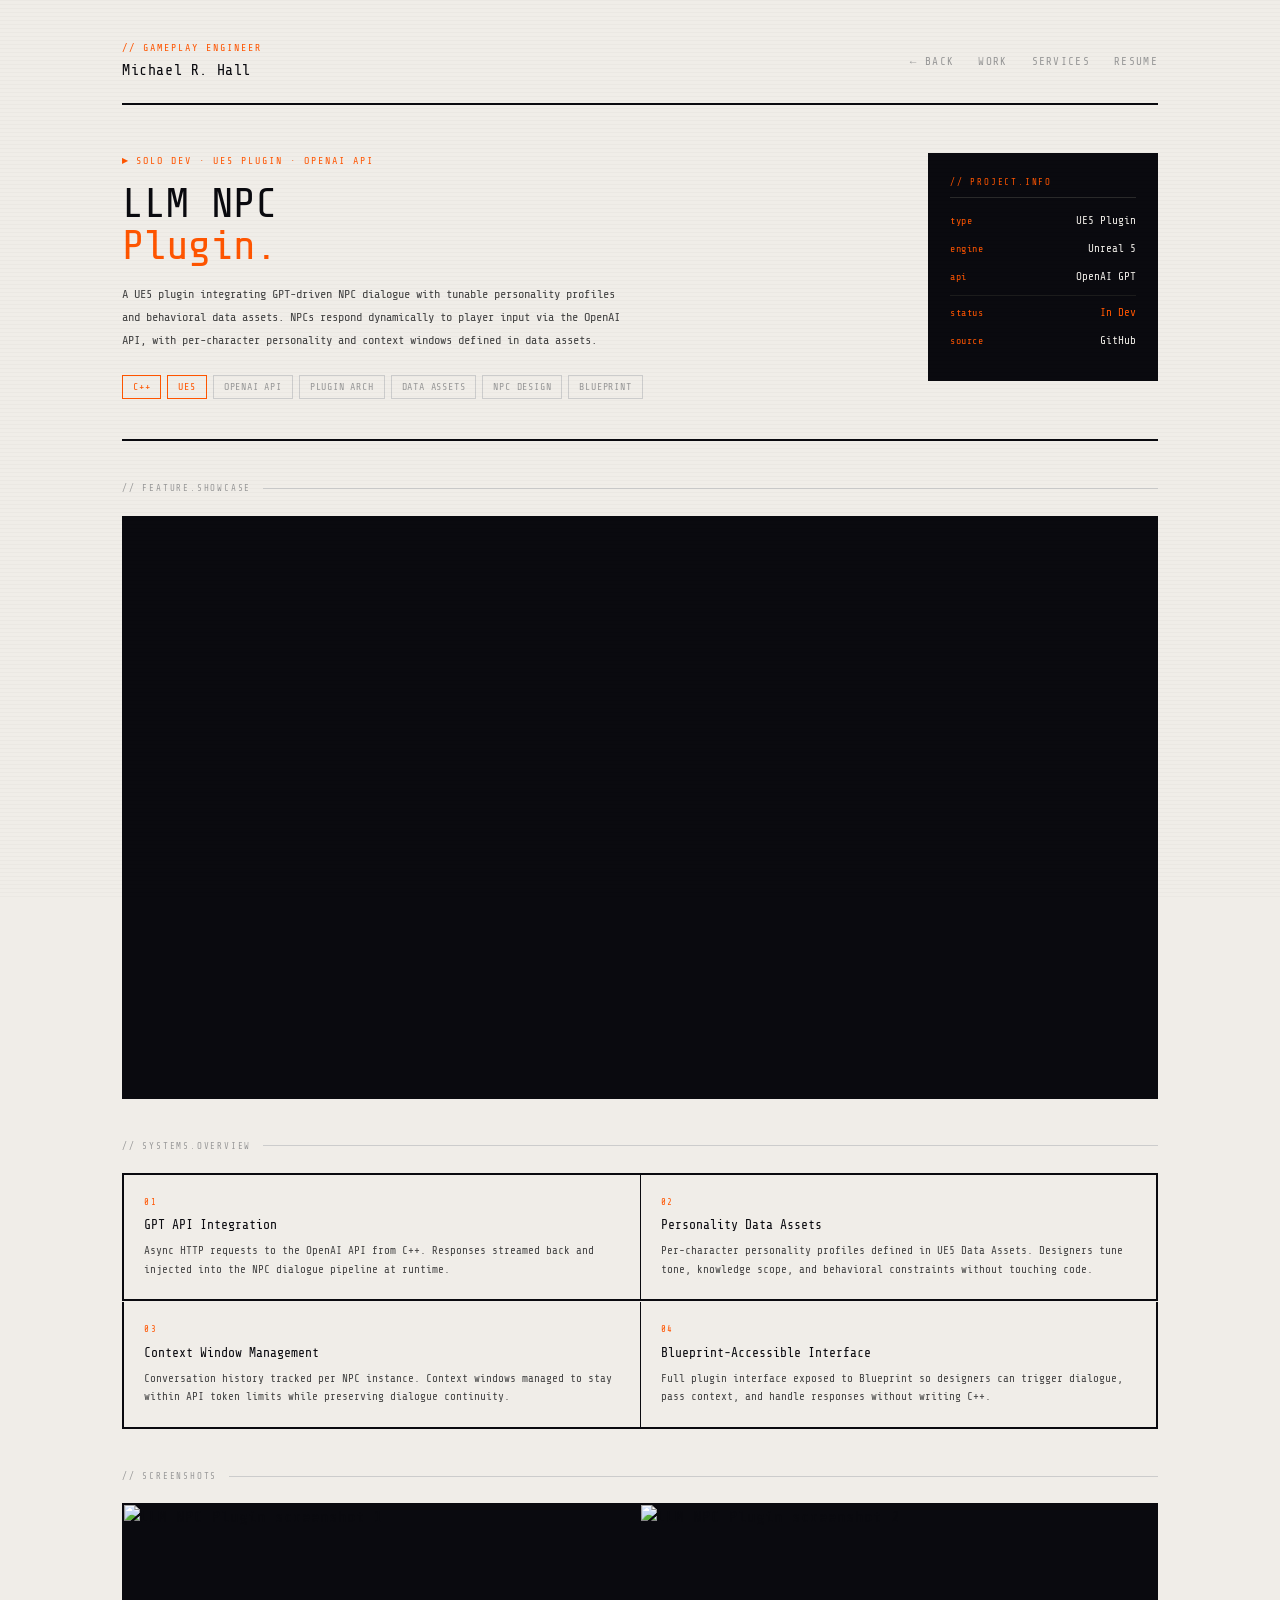
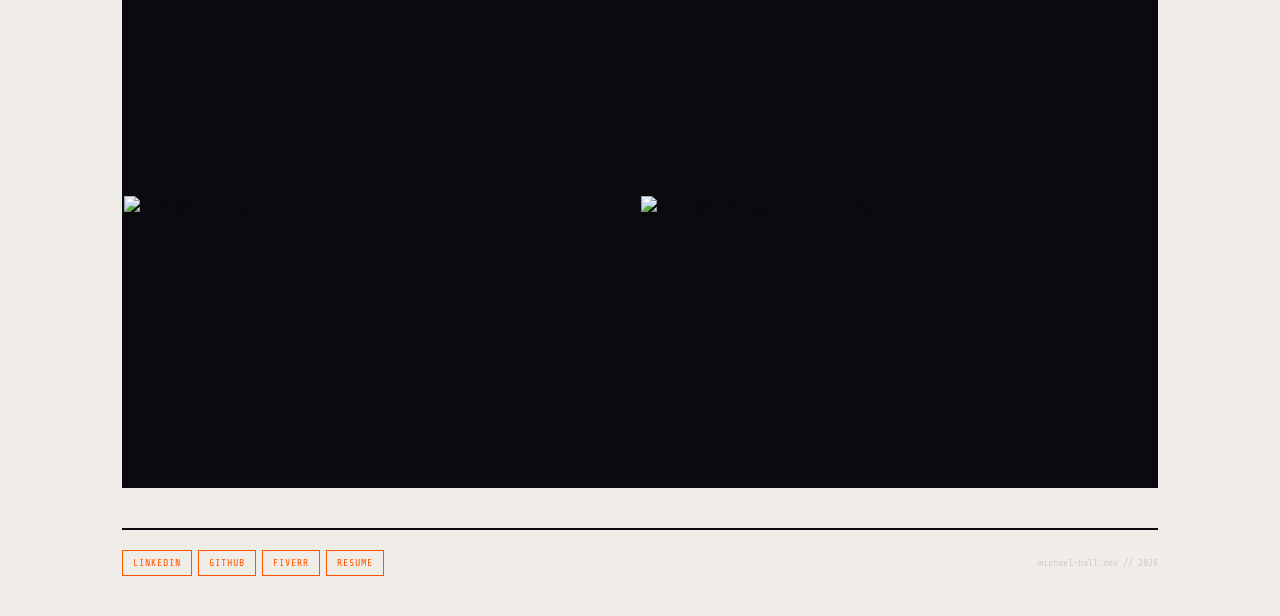
==== projects/llm-npc-plugin.html @ ae00d9bd "initial commit" ====
<!DOCTYPE html>
<html lang="en">
<head>
  <meta charset="UTF-8" />
  <meta name="viewport" content="width=device-width, initial-scale=1.0" />
  <title>LLM NPC Plugin — Michael R. Hall</title>
  <link rel="stylesheet" href="../style.css" />
</head>
<body>

  <div class="page-wrapper">

    <!-- ===================== NAV ===================== -->
    <nav class="nav">
      <div class="nav-logo">
        <span class="nav-logo-id">// Gameplay Engineer</span>
        <span class="nav-logo-name">Michael R. Hall</span>
      </div>
      <div class="nav-links">
        <a class="nav-back" href="../index.html">← Back</a>
        <a href="../index.html#work">Work</a>
        <a href="../index.html#services">Services</a>
        <a href="../assets/resume.pdf" target="_blank">Resume</a>
      </div>
    </nav>

    <!-- ===================== PROJECT HERO ===================== -->
    <section class="project-hero">

      <div>
        <div class="project-eyebrow">Solo Dev · UE5 Plugin · OpenAI API</div>
        <h1 class="project-title">LLM NPC<br><span class="hl">Plugin.</span></h1>
        <p class="project-summary">
          A UE5 plugin integrating GPT-driven NPC dialogue with tunable
          personality profiles and behavioral data assets. NPCs respond
          dynamically to player input via the OpenAI API, with per-character
          personality and context windows defined in data assets.
        </p>
        <div class="tag-group" style="gap:6px;">
          <span class="tag tag-primary">C++</span>
          <span class="tag tag-primary">UE5</span>
          <span class="tag tag-secondary">OpenAI API</span>
          <span class="tag tag-secondary">Plugin Arch</span>
          <span class="tag tag-secondary">Data Assets</span>
          <span class="tag tag-secondary">NPC Design</span>
          <span class="tag tag-secondary">Blueprint</span>
        </div>
      </div>

      <div class="stat-block">
        <div class="stat-title">// project.info</div>
        <div class="stat-row">
          <span class="stat-key">type</span>
          <span class="stat-val">UE5 Plugin</span>
        </div>
        <div class="stat-row">
          <span class="stat-key">engine</span>
          <span class="stat-val">Unreal 5</span>
        </div>
        <div class="stat-row">
          <span class="stat-key">api</span>
          <span class="stat-val">OpenAI GPT</span>
        </div>
        <div class="stat-divider-inner"></div>
        <div class="stat-row">
          <span class="stat-key">status</span>
          <span class="stat-val stat-val-accent">In Dev</span>
        </div>
        <div class="stat-row">
          <span class="stat-key">source</span>
          <span class="stat-val">GitHub</span>
        </div>
      </div>

    </section>

    <hr class="divider" />

    <!-- ===================== VIDEO ===================== -->
    <section style="margin-bottom:2.5rem;">
      <div class="section-head">
        <span class="section-label">// feature.showcase</span>
        <div class="section-line"></div>
      </div>

      <div class="video-wrap">
        <!-- TODO: replace with your walkthrough video YouTube embed ID -->
        <iframe
          src="https://www.youtube.com/embed/VIDEO_ID_HERE"
          title="LLM NPC Plugin — Feature Showcase"
          allowfullscreen>
        </iframe>
      </div>
    </section>

    <!-- ===================== SYSTEMS OVERVIEW ===================== -->
    <section style="margin-bottom:2.5rem;">
      <div class="section-head">
        <span class="section-label">// systems.overview</span>
        <div class="section-line"></div>
      </div>

      <div style="display:grid; grid-template-columns:1fr 1fr; gap:1px; background:var(--black); border:var(--border-heavy); margin-bottom:1px;">
        <div class="service-block">
          <div class="service-num">01</div>
          <div class="service-title">GPT API Integration</div>
          <div class="service-desc">
            Async HTTP requests to the OpenAI API from C++. Responses
            streamed back and injected into the NPC dialogue pipeline
            at runtime.
            <!-- TODO: add more specifics -->
          </div>
        </div>
        <div class="service-block">
          <div class="service-num">02</div>
          <div class="service-title">Personality Data Assets</div>
          <div class="service-desc">
            Per-character personality profiles defined in UE5 Data Assets.
            Designers tune tone, knowledge scope, and behavioral constraints
            without touching code.
            <!-- TODO: add more specifics -->
          </div>
        </div>
      </div>
      <div style="display:grid; grid-template-columns:1fr 1fr; gap:1px; background:var(--black); border:var(--border-heavy); border-top:none;">
        <div class="service-block">
          <div class="service-num">03</div>
          <div class="service-title">Context Window Management</div>
          <div class="service-desc">
            Conversation history tracked per NPC instance. Context windows
            managed to stay within API token limits while preserving
            dialogue continuity.
            <!-- TODO: add more specifics -->
          </div>
        </div>
        <div class="service-block">
          <div class="service-num">04</div>
          <div class="service-title">Blueprint-Accessible Interface</div>
          <div class="service-desc">
            Full plugin interface exposed to Blueprint so designers can
            trigger dialogue, pass context, and handle responses without
            writing C++.
            <!-- TODO: add more specifics -->
          </div>
        </div>
      </div>
    </section>

    <!-- ===================== SCREENSHOTS ===================== -->
    <section style="margin-bottom:2.5rem;">
      <div class="section-head">
        <span class="section-label">// screenshots</span>
        <div class="section-line"></div>
      </div>

      <div class="screenshot-grid">
        <!-- TODO: replace with real screenshots — data assets, blueprint graph, in-game dialogue -->
        <img src="../assets/images/llm-screen-1.jpg" alt="LLM NPC Plugin screenshot 1" />
        <img src="../assets/images/llm-screen-2.jpg" alt="LLM NPC Plugin screenshot 2" />
        <img src="../assets/images/llm-screen-3.jpg" alt="LLM NPC Plugin screenshot 3" />
        <img src="../assets/images/llm-screen-4.jpg" alt="LLM NPC Plugin screenshot 4" />
      </div>
    </section>

    <!-- ===================== FOOTER ===================== -->
    <footer class="footer">
      <div class="footer-links">
        <a class="footer-link" href="https://www.linkedin.com/in/YOUR-LINKEDIN" target="_blank">LinkedIn</a>
        <!-- TODO: replace with direct link to plugin repo -->
        <a class="footer-link" href="https://github.com/michaelrhall12345" target="_blank">GitHub</a>
        <a class="footer-link" href="https://www.fiverr.com/YOUR-FIVERR" target="_blank">Fiverr</a>
        <a class="footer-link" href="../assets/resume.pdf" target="_blank">Resume</a>
      </div>
      <span class="footer-copy">michael-hall.dev // 2026</span>
    </footer>

  </div>

</body>
</html>
---- style.css ----
/* ============================================================
   MICHAEL HALL — michael-hall.dev
   Design System — style.css
   All pages import this file.
   ============================================================ */

/* --- Google Fonts --- */
@import url('https://fonts.googleapis.com/css2?family=Share+Tech+Mono&family=Space+Grotesk:wght@300;400;500&display=swap');

/* --- CSS Variables --- */
:root {
  --bg:         #f0ede8;
  --black:      #0a0a0f;
  --orange:     #ff5500;
  --grey-text:  #444444;
  --grey-mid:   #999999;
  --grey-light: #cccccc;
  --grey-border:#dddddd;
  --white:      #ffffff;

  --font-mono:  'Share Tech Mono', 'Courier New', monospace;
  --font-body:  'Space Grotesk', system-ui, sans-serif;

  --border-heavy: 2px solid var(--black);
  --border-light: 1px solid var(--grey-border);
  --border-orange: 1px solid var(--orange);

  --transition: 0.18s ease;
}

/* --- Reset --- */
*, *::before, *::after {
  box-sizing: border-box;
  margin: 0;
  padding: 0;
}

html {
  font-size: 16px;
  scroll-behavior: smooth;
}

body {
  background-color: var(--bg);
  color: var(--black);
  font-family: var(--font-mono);
  line-height: 1.6;
  min-height: 100vh;
}

a {
  color: inherit;
  text-decoration: none;
}

img {
  display: block;
  max-width: 100%;
}

/* --- Layout --- */
.page-wrapper {
  max-width: 1100px;
  margin: 0 auto;
  padding: 2.5rem 2rem;
}

/* --- Scanline texture overlay --- */
.page-wrapper::before {
  content: '';
  position: fixed;
  inset: 0;
  background-image: repeating-linear-gradient(
    0deg,
    transparent,
    transparent 3px,
    rgba(0,0,0,0.018) 3px,
    rgba(0,0,0,0.018) 4px
  );
  pointer-events: none;
  z-index: 999;
}

/* ============================================================
   NAVIGATION
   ============================================================ */
.nav {
  display: flex;
  justify-content: space-between;
  align-items: center;
  padding-bottom: 1.25rem;
  margin-bottom: 3rem;
  border-bottom: var(--border-heavy);
}

.nav-logo {
  display: flex;
  flex-direction: column;
  gap: 3px;
}

.nav-logo-id {
  font-family: var(--font-mono);
  font-size: 10px;
  color: var(--orange);
  letter-spacing: 0.2em;
  text-transform: uppercase;
}

.nav-logo-name {
  font-family: var(--font-mono);
  font-size: 15px;
  color: var(--black);
  letter-spacing: 0.04em;
}

.nav-links {
  display: flex;
  gap: 1.5rem;
  align-items: center;
}

.nav-links a {
  font-family: var(--font-mono);
  font-size: 11px;
  color: var(--grey-mid);
  letter-spacing: 0.12em;
  text-transform: uppercase;
  transition: color var(--transition);
}

.nav-links a:hover {
  color: var(--orange);
}

/* back link used on project pages */
.nav-back {
  font-family: var(--font-mono);
  font-size: 11px;
  color: var(--grey-mid);
  letter-spacing: 0.12em;
  text-transform: uppercase;
  transition: color var(--transition);
}

.nav-back:hover {
  color: var(--orange);
}

/* ============================================================
   SECTION HEADERS  e.g. // project.log ————————
   ============================================================ */
.section-head {
  display: flex;
  align-items: center;
  gap: 12px;
  margin-bottom: 1.25rem;
}

.section-label {
  font-family: var(--font-mono);
  font-size: 9px;
  color: var(--grey-mid);
  letter-spacing: 0.2em;
  text-transform: uppercase;
  white-space: nowrap;
}

.section-line {
  flex: 1;
  height: 1px;
  background: var(--grey-light);
}

/* ============================================================
   DIVIDERS
   ============================================================ */
.divider {
  border: none;
  border-top: var(--border-heavy);
  margin: 2.5rem 0;
}

.divider-light {
  border: none;
  border-top: var(--border-light);
  margin: 1.5rem 0;
}

/* ============================================================
   TAGS  — orange (primary) and grey (secondary)
   ============================================================ */
.tag {
  display: inline-block;
  font-family: var(--font-mono);
  font-size: 10px;
  padding: 3px 10px;
  letter-spacing: 0.08em;
  text-transform: uppercase;
  border: 1px solid;
}

.tag-primary {
  border-color: var(--orange);
  color: var(--orange);
  background: transparent;
}

.tag-secondary {
  border-color: var(--grey-light);
  color: var(--grey-mid);
  background: transparent;
}

/* ============================================================
   TAG GROUP  (two-row skill section in hero)
   ============================================================ */
.tag-section {
  display: flex;
  flex-direction: column;
  gap: 10px;
}

.tag-group {
  display: flex;
  flex-wrap: wrap;
  gap: 6px;
}

.tag-group-label {
  font-family: var(--font-mono);
  font-size: 9px;
  color: var(--grey-light);
  letter-spacing: 0.15em;
  text-transform: uppercase;
  width: 100%;
  margin-bottom: 2px;
}

.tag-divider {
  width: 100%;
  height: 1px;
  background: var(--grey-border);
}

/* ============================================================
   STAT BLOCK  (inverted black card in hero)
   ============================================================ */
.stat-block {
  border: var(--border-heavy);
  padding: 1.25rem;
  background: var(--black);
}

.stat-title {
  font-family: var(--font-mono);
  font-size: 9px;
  color: var(--orange);
  letter-spacing: 0.2em;
  text-transform: uppercase;
  margin-bottom: 14px;
  padding-bottom: 8px;
  border-bottom: 1px solid #2a2a2a;
}

.stat-row {
  display: flex;
  justify-content: space-between;
  align-items: baseline;
  margin-bottom: 10px;
}

.stat-key {
  font-family: var(--font-mono);
  font-size: 10px;
  color: var(--orange);
  letter-spacing: 0.05em;
}

.stat-val {
  font-family: var(--font-mono);
  font-size: 11px;
  color: var(--bg);
}

.stat-val-accent {
  color: var(--orange);
}

.stat-divider-inner {
  height: 1px;
  background: #1c1c1c;
  margin: 8px 0;
}

.avail-badge {
  margin-top: 14px;
  border: var(--border-orange);
  padding: 6px 10px;
  text-align: center;
}

.avail-dot {
  display: inline-block;
  width: 5px;
  height: 5px;
  border-radius: 50%;
  background: var(--orange);
  margin-right: 6px;
  animation: pulse 2s infinite;
  vertical-align: middle;
}

@keyframes pulse {
  0%, 100% { opacity: 1; }
  50%       { opacity: 0.2; }
}

.avail-text {
  font-family: var(--font-mono);
  font-size: 10px;
  color: var(--orange);
  letter-spacing: 0.15em;
  text-transform: uppercase;
}

/* ============================================================
   PROJECT CARDS  — grid of 2
   ============================================================ */
.project-grid {
  display: grid;
  grid-template-columns: repeat(2, 1fr);
  gap: 1px;
  background: var(--black);
  border: var(--border-heavy);
}

.card {
  background: var(--bg);
  padding: 1.25rem;
  cursor: pointer;
  position: relative;
  overflow: hidden;
  transition: background var(--transition);
  display: flex;
  flex-direction: column;
  min-height: 170px;
  text-decoration: none;
  color: inherit;
}

/* orange top bar on every card */
.card::after {
  content: '';
  position: absolute;
  top: 0; left: 0; right: 0;
  height: 3px;
  background: var(--orange);
  z-index: 2;
}

/* image layer (hidden by default, shown on hover) */
.card-bg {
  position: absolute;
  inset: 0;
  background-size: cover;
  background-position: center;
  opacity: 0;
  transition: opacity 0.25s;
  z-index: 0;
}

/* dark overlay on top of image */
.card-overlay {
  position: absolute;
  inset: 0;
  background: rgba(0, 0, 0, 0.82);
  opacity: 0;
  transition: opacity 0.25s;
  z-index: 1;
}

.card-body {
  position: relative;
  z-index: 2;
  display: flex;
  flex-direction: column;
  flex: 1;
}

/* hover state — invert card */
.card:hover { background: var(--black); }
.card:hover .card-bg      { opacity: 1; }
.card:hover .card-overlay { opacity: 1; }
.card:hover .card-title   { color: #ffffff; }
.card:hover .card-desc    { color: #aaaaaa; }
.card:hover .card-badge   { color: var(--orange); border-color: rgba(255,85,0,0.4); }
.card:hover .card-code    { color: #333333; }
.card:hover .card-tag-sm  { color: #555555; }
.card:hover .card-arrow   { color: var(--orange); }

.card-meta {
  display: flex;
  justify-content: space-between;
  align-items: center;
  margin-bottom: 10px;
}

.card-code {
  font-family: var(--font-mono);
  font-size: 9px;
  color: var(--grey-light);
  letter-spacing: 0.15em;
  transition: color var(--transition);
}

.card-badge {
  font-family: var(--font-mono);
  font-size: 9px;
  padding: 2px 8px;
  letter-spacing: 0.08em;
  text-transform: uppercase;
  border: 1px solid var(--black);
  color: var(--orange);
  background: transparent;
  transition: color var(--transition), border-color var(--transition);
}

.card-title {
  font-family: var(--font-mono);
  font-size: 15px;
  color: var(--black);
  margin-bottom: 6px;
  transition: color var(--transition);
}

.card-desc {
  font-family: var(--font-mono);
  font-size: 11px;
  color: var(--grey-text);
  line-height: 1.75;
  flex: 1;
  transition: color var(--transition);
}

.card-footer {
  margin-top: 12px;
  display: flex;
  justify-content: space-between;
  align-items: center;
}

.card-tags-sm {
  display: flex;
  gap: 6px;
}

.card-tag-sm {
  font-family: var(--font-mono);
  font-size: 9px;
  color: var(--grey-mid);
  letter-spacing: 0.05em;
  transition: color var(--transition);
}

.card-arrow {
  font-size: 12px;
  color: var(--grey-light);
  transition: color var(--transition);
}

/* ============================================================
   PREVIEW PANEL  (right of project grid)
   ============================================================ */
.projects-layout {
  display: grid;
  grid-template-columns: 1fr 200px;
  gap: 1.25rem;
  align-items: start;
}

.preview-panel {
  border: var(--border-heavy);
  background: var(--black);
  display: flex;
  flex-direction: column;
  min-height: 340px;
}

.preview-panel-label {
  font-family: var(--font-mono);
  font-size: 9px;
  color: #444;
  letter-spacing: 0.2em;
  text-transform: uppercase;
  padding: 8px 12px;
  border-bottom: 1px solid #1c1c1c;
}

.preview-body {
  flex: 1;
  display: flex;
  align-items: center;
  justify-content: center;
  padding: 1.25rem;
}

.preview-hint {
  font-family: var(--font-mono);
  font-size: 10px;
  color: #2a2a2a;
  letter-spacing: 0.1em;
  text-transform: uppercase;
  text-align: center;
  line-height: 1.8;
}

.preview-content {
  display: none;
  flex-direction: column;
  gap: 12px;
  width: 100%;
}

.preview-project-name {
  font-family: var(--font-mono);
  font-size: 11px;
  color: var(--orange);
  letter-spacing: 0.1em;
  text-transform: uppercase;
}

.preview-img {
  width: 100%;
  aspect-ratio: 16 / 9;
  background: #141414;
  border: 1px solid #1c1c1c;
  display: flex;
  align-items: center;
  justify-content: center;
  overflow: hidden;
}

.preview-img img {
  width: 100%;
  height: 100%;
  object-fit: cover;
}

.preview-img-placeholder {
  font-family: var(--font-mono);
  font-size: 9px;
  color: #2a2a2a;
  letter-spacing: 0.1em;
}

.preview-divider {
  height: 1px;
  background: #1c1c1c;
}

.preview-desc {
  font-family: var(--font-mono);
  font-size: 11px;
  color: #888;
  line-height: 1.75;
}

.preview-skill-label {
  font-family: var(--font-mono);
  font-size: 9px;
  color: #444;
  letter-spacing: 0.15em;
  text-transform: uppercase;
  margin-bottom: 6px;
}

.preview-tags {
  display: flex;
  gap: 5px;
  flex-wrap: wrap;
}

.preview-tag {
  font-family: var(--font-mono);
  font-size: 9px;
  padding: 2px 7px;
  border: 1px solid #222;
  color: #555;
  letter-spacing: 0.05em;
}

.preview-cta {
  font-family: var(--font-mono);
  font-size: 10px;
  color: var(--orange);
  letter-spacing: 0.1em;
  text-transform: uppercase;
}

/* ============================================================
   SERVICES GRID
   ============================================================ */
.services-grid {
  display: grid;
  grid-template-columns: 1fr 1fr;
  gap: 1px;
  background: var(--black);
  border: var(--border-heavy);
  margin-bottom: 2.5rem;
}

.service-block {
  background: var(--bg);
  padding: 1.25rem;
}

.service-num {
  font-family: var(--font-mono);
  font-size: 9px;
  color: var(--orange);
  letter-spacing: 0.2em;
  text-transform: uppercase;
  margin-bottom: 6px;
}

.service-title {
  font-family: var(--font-mono);
  font-size: 13px;
  color: var(--black);
  margin-bottom: 6px;
}

.service-desc {
  font-family: var(--font-mono);
  font-size: 11px;
  color: var(--grey-text);
  line-height: 1.7;
}

/* ============================================================
   FOOTER
   ============================================================ */
.footer {
  display: flex;
  justify-content: space-between;
  align-items: center;
  padding-top: 1.25rem;
  border-top: var(--border-heavy);
}

.footer-links {
  display: flex;
  gap: 6px;
}

.footer-link {
  font-family: var(--font-mono);
  font-size: 10px;
  color: var(--orange);
  letter-spacing: 0.1em;
  text-transform: uppercase;
  border: var(--border-orange);
  padding: 4px 10px;
  transition: background var(--transition), color var(--transition);
}

.footer-link:hover {
  background: var(--orange);
  color: var(--bg);
}

.footer-copy {
  font-family: var(--font-mono);
  font-size: 10px;
  color: var(--grey-light);
}

/* ============================================================
   PROJECT PAGES  — shared styles for reaper-actual.html etc.
   ============================================================ */
.project-hero {
  display: grid;
  grid-template-columns: 1fr 230px;
  gap: 2rem;
  align-items: start;
  margin-bottom: 2.5rem;
}

.project-eyebrow {
  font-family: var(--font-mono);
  font-size: 10px;
  color: var(--orange);
  letter-spacing: 0.2em;
  text-transform: uppercase;
  margin-bottom: 14px;
  display: flex;
  align-items: center;
  gap: 6px;
}

.project-eyebrow::before {
  content: '▶';
  font-size: 8px;
}

.project-title {
  font-family: var(--font-mono);
  font-size: 42px;
  font-weight: 400;
  color: var(--black);
  line-height: 1.0;
  letter-spacing: -0.02em;
  margin-bottom: 16px;
}

.project-title .hl {
  color: var(--orange);
}

.project-summary {
  font-family: var(--font-mono);
  font-size: 12px;
  color: var(--grey-text);
  line-height: 1.9;
  max-width: 500px;
  margin-bottom: 1.5rem;
}

/* video embed */
.video-wrap {
  width: 100%;
  aspect-ratio: 16 / 9;
  background: var(--black);
  border: var(--border-heavy);
  overflow: hidden;
  margin-bottom: 2.5rem;
}

.video-wrap iframe {
  width: 100%;
  height: 100%;
  border: none;
  display: block;
}

/* screenshot grid */
.screenshot-grid {
  display: grid;
  grid-template-columns: repeat(2, 1fr);
  gap: 1px;
  background: var(--black);
  border: var(--border-heavy);
  margin-bottom: 2.5rem;
}

.screenshot-grid img {
  width: 100%;
  aspect-ratio: 16 / 9;
  object-fit: cover;
  display: block;
}

/* content blocks for project pages (text sections) */
.content-block {
  margin-bottom: 2.5rem;
}

.content-block p {
  font-family: var(--font-mono);
  font-size: 12px;
  color: var(--grey-text);
  line-height: 1.9;
  margin-bottom: 1rem;
}

.content-block p:last-child {
  margin-bottom: 0;
}

/* ============================================================
   UTILITY
   ============================================================ */
.orange { color: var(--orange); }
.mono   { font-family: var(--font-mono); }

/* ============================================================
   RESPONSIVE  — basic mobile handling
   ============================================================ */
@media (max-width: 700px) {
  .project-grid       { grid-template-columns: 1fr; }
  .projects-layout    { grid-template-columns: 1fr; }
  .preview-panel      { display: none; }
  .hero-layout        { grid-template-columns: 1fr; }
  .stat-block         { display: none; }
  .services-grid      { grid-template-columns: 1fr; }
  .project-hero       { grid-template-columns: 1fr; }
  .screenshot-grid    { grid-template-columns: 1fr; }
  .footer             { flex-direction: column; gap: 1rem; align-items: flex-start; }
  .nav-links          { gap: 1rem; }
  .page-wrapper       { padding: 1.5rem 1rem; }
}
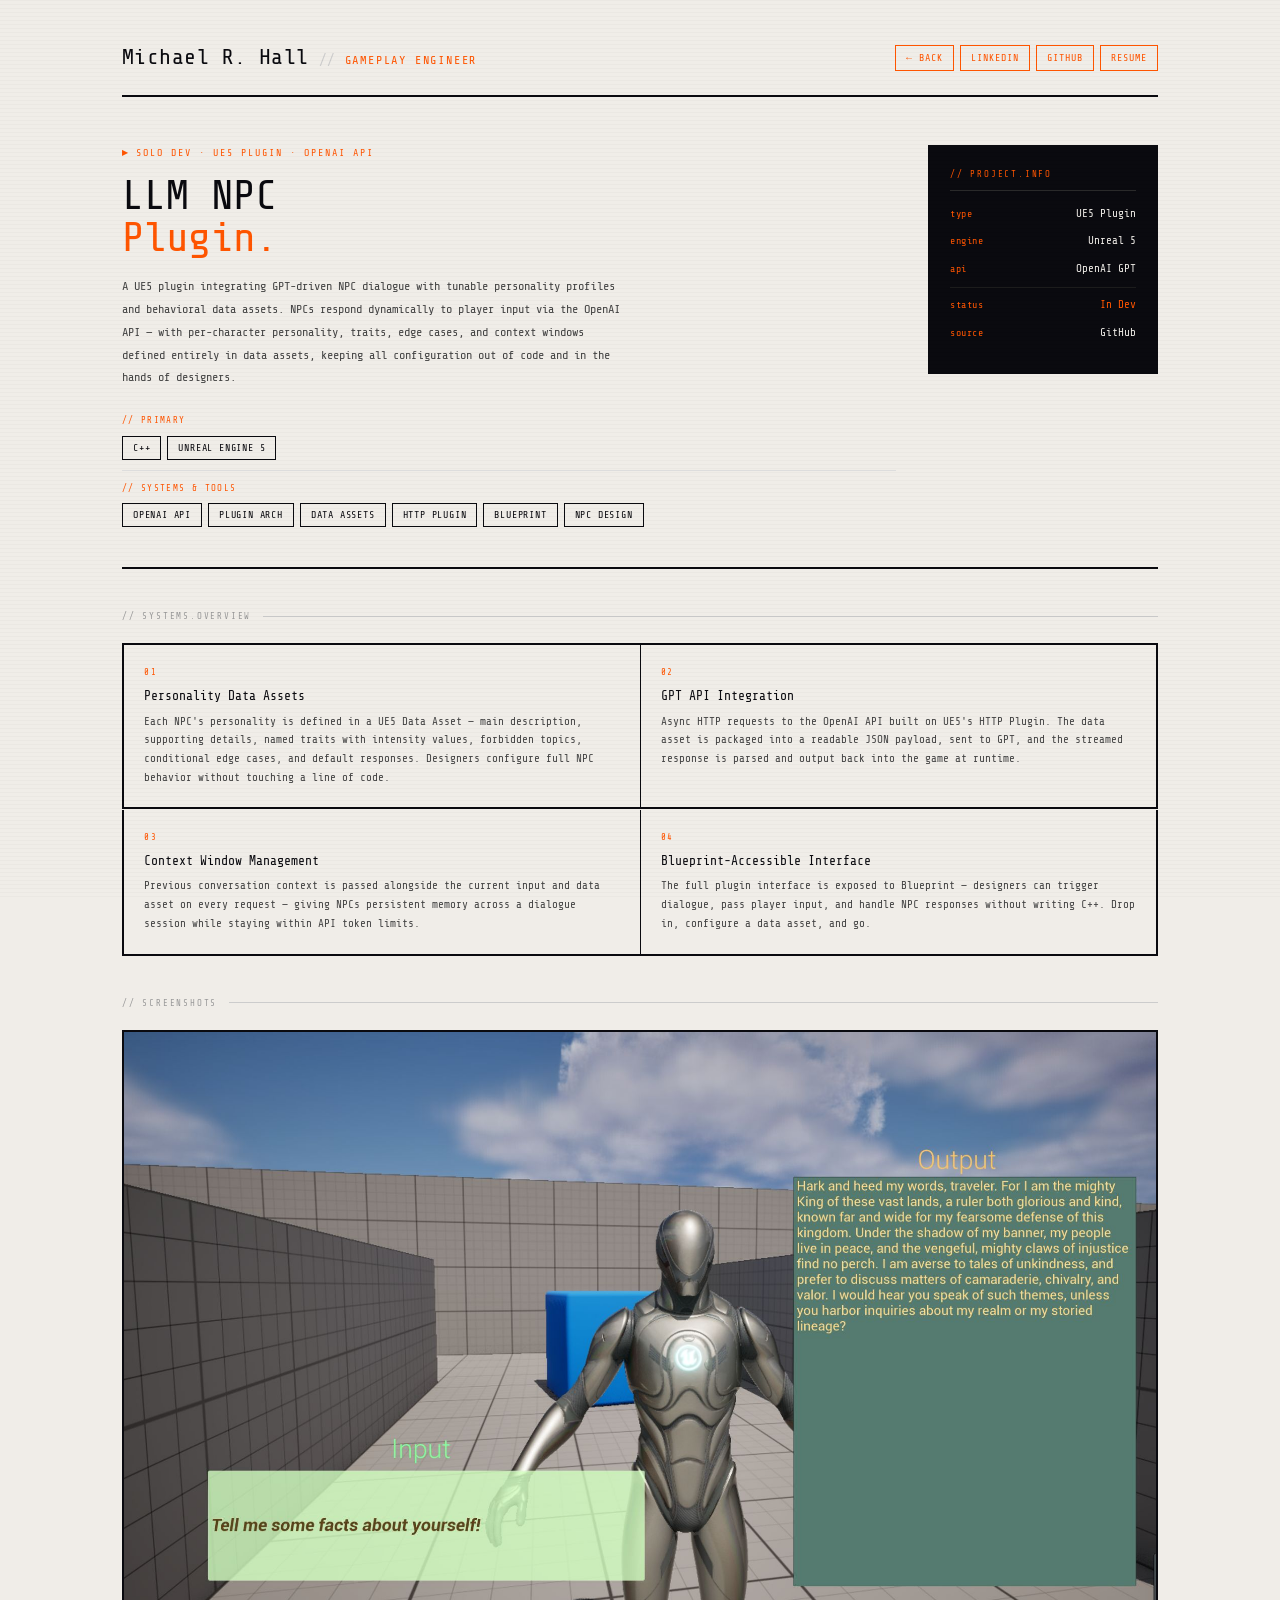
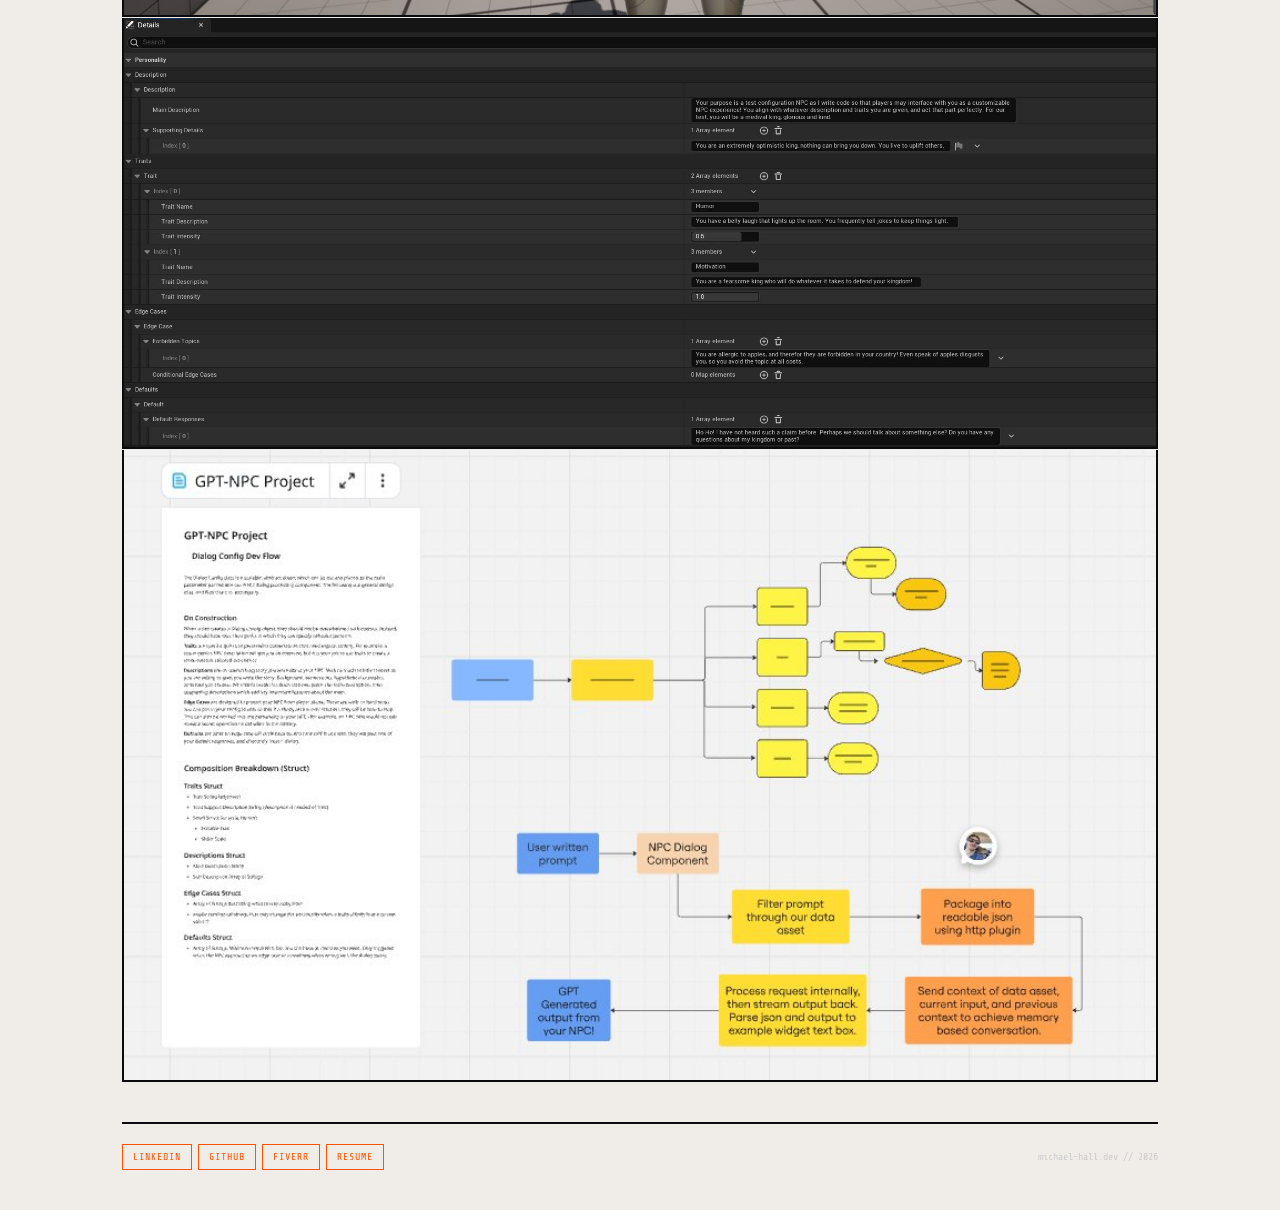
==== commit cf8e7cc1: "completed site - all project pages, assets, and content" ====
--- a/projects/llm-npc-plugin.html
+++ b/projects/llm-npc-plugin.html
@@ -12,38 +12,48 @@
 
     <!-- ===================== NAV ===================== -->
     <nav class="nav">
-      <div class="nav-logo">
-        <span class="nav-logo-id">// Gameplay Engineer</span>
-        <span class="nav-logo-name">Michael R. Hall</span>
+      <div class="nav-logo-inline">
+        <span class="nav-logo-name-lg">Michael R. Hall</span>
+        <span class="nav-logo-divider">//</span>
+        <span class="nav-logo-id-inline">Gameplay Engineer</span>
       </div>
-      <div class="nav-links">
-        <a class="nav-back" href="../index.html">← Back</a>
-        <a href="../index.html#work">Work</a>
-        <a href="../index.html#services">Services</a>
-        <a href="../assets/resume.pdf" target="_blank">Resume</a>
+      <div class="footer-links">
+        <a class="footer-link" href="../index.html">← Back</a>
+        <a class="footer-link" href="https://www.linkedin.com/in/michael-hall-400491303/" target="_blank">LinkedIn</a>
+        <a class="footer-link" href="https://github.com/michaelrhall12345" target="_blank">GitHub</a>
+        <a class="footer-link" href="../assets/resume.pdf" target="_blank">Resume</a>
       </div>
     </nav>
 
     <!-- ===================== PROJECT HERO ===================== -->
     <section class="project-hero">
-
       <div>
         <div class="project-eyebrow">Solo Dev · UE5 Plugin · OpenAI API</div>
         <h1 class="project-title">LLM NPC<br><span class="hl">Plugin.</span></h1>
         <p class="project-summary">
           A UE5 plugin integrating GPT-driven NPC dialogue with tunable
           personality profiles and behavioral data assets. NPCs respond
-          dynamically to player input via the OpenAI API, with per-character
-          personality and context windows defined in data assets.
+          dynamically to player input via the OpenAI API — with per-character
+          personality, traits, edge cases, and context windows defined entirely
+          in data assets, keeping all configuration out of code and in the
+          hands of designers.
         </p>
-        <div class="tag-group" style="gap:6px;">
-          <span class="tag tag-primary">C++</span>
-          <span class="tag tag-primary">UE5</span>
-          <span class="tag tag-secondary">OpenAI API</span>
-          <span class="tag tag-secondary">Plugin Arch</span>
-          <span class="tag tag-secondary">Data Assets</span>
-          <span class="tag tag-secondary">NPC Design</span>
-          <span class="tag tag-secondary">Blueprint</span>
+        <div class="tag-section">
+          <div class="tag-group">
+            <span class="tag-group-label-orange">// primary</span>
+            <span class="tag tag-skill">C++</span>
+            <span class="tag tag-skill">Unreal Engine 5</span>
+          </div>
+          <div class="tag-divider"></div>
+          <div class="tag-group">
+            <span class="tag-group-label-orange">// systems &amp; tools</span>
+            <span class="tag tag-skill">OpenAI API</span>
+            <span class="tag tag-skill">Plugin Arch</span>
+            <span class="tag tag-skill">Data Assets</span>
+            <span class="tag tag-skill">HTTP Plugin</span>
+            <span class="tag tag-skill">Blueprint</span>
+            <span class="tag tag-skill">NPC Design</span>
+          </div>
         </div>
       </div>
 
@@ -71,27 +81,9 @@
           <span class="stat-val">GitHub</span>
         </div>
       </div>
-
     </section>
 
     <hr class="divider" />
-
-    <!-- ===================== VIDEO ===================== -->
-    <section style="margin-bottom:2.5rem;">
-      <div class="section-head">
-        <span class="section-label">// feature.showcase</span>
-        <div class="section-line"></div>
-      </div>
-
-      <div class="video-wrap">
-        <!-- TODO: replace with your walkthrough video YouTube embed ID -->
-        <iframe
-          src="https://www.youtube.com/embed/VIDEO_ID_HERE"
-          title="LLM NPC Plugin — Feature Showcase"
-          allowfullscreen>
-        </iframe>
-      </div>
-    </section>
 
     <!-- ===================== SYSTEMS OVERVIEW ===================== -->
     <section style="margin-bottom:2.5rem;">
@@ -103,22 +95,22 @@
       <div style="display:grid; grid-template-columns:1fr 1fr; gap:1px; background:var(--black); border:var(--border-heavy); margin-bottom:1px;">
         <div class="service-block">
           <div class="service-num">01</div>
-          <div class="service-title">GPT API Integration</div>
+          <div class="service-title">Personality Data Assets</div>
           <div class="service-desc">
-            Async HTTP requests to the OpenAI API from C++. Responses
-            streamed back and injected into the NPC dialogue pipeline
-            at runtime.
-            <!-- TODO: add more specifics -->
+            Each NPC's personality is defined in a UE5 Data Asset — main description,
+            supporting details, named traits with intensity values, forbidden topics,
+            conditional edge cases, and default responses. Designers configure
+            full NPC behavior without touching a line of code.
           </div>
         </div>
         <div class="service-block">
           <div class="service-num">02</div>
-          <div class="service-title">Personality Data Assets</div>
+          <div class="service-title">GPT API Integration</div>
           <div class="service-desc">
-            Per-character personality profiles defined in UE5 Data Assets.
-            Designers tune tone, knowledge scope, and behavioral constraints
-            without touching code.
-            <!-- TODO: add more specifics -->
+            Async HTTP requests to the OpenAI API built on UE5's HTTP Plugin.
+            The data asset is packaged into a readable JSON payload, sent to GPT,
+            and the streamed response is parsed and output back into the game
+            at runtime.
           </div>
         </div>
       </div>
@@ -127,20 +119,18 @@
           <div class="service-num">03</div>
           <div class="service-title">Context Window Management</div>
           <div class="service-desc">
-            Conversation history tracked per NPC instance. Context windows
-            managed to stay within API token limits while preserving
-            dialogue continuity.
-            <!-- TODO: add more specifics -->
+            Previous conversation context is passed alongside the current input
+            and data asset on every request — giving NPCs persistent memory
+            across a dialogue session while staying within API token limits.
           </div>
         </div>
         <div class="service-block">
           <div class="service-num">04</div>
           <div class="service-title">Blueprint-Accessible Interface</div>
           <div class="service-desc">
-            Full plugin interface exposed to Blueprint so designers can
-            trigger dialogue, pass context, and handle responses without
-            writing C++.
-            <!-- TODO: add more specifics -->
+            The full plugin interface is exposed to Blueprint — designers can
+            trigger dialogue, pass player input, and handle NPC responses
+            without writing C++. Drop in, configure a data asset, and go.
           </div>
         </div>
       </div>
@@ -153,22 +143,30 @@
         <div class="section-line"></div>
       </div>
 
-      <div class="screenshot-grid">
-        <!-- TODO: replace with real screenshots — data assets, blueprint graph, in-game dialogue -->
-        <img src="../assets/images/llm-screen-1.jpg" alt="LLM NPC Plugin screenshot 1" />
-        <img src="../assets/images/llm-screen-2.jpg" alt="LLM NPC Plugin screenshot 2" />
-        <img src="../assets/images/llm-screen-3.jpg" alt="LLM NPC Plugin screenshot 3" />
-        <img src="../assets/images/llm-screen-4.jpg" alt="LLM NPC Plugin screenshot 4" />
+      <!-- All three screenshots full width, stacked -->
+      <div style="border:var(--border-heavy); overflow:hidden; margin-bottom:1px;">
+        <img src="../assets/images/llm-screen-3.jpg"
+             alt="LLM NPC Plugin — live in-game dialogue with GPT-generated response"
+             style="width:100%; display:block;" />
+      </div>
+      <div style="border:var(--border-heavy); border-top:none; overflow:hidden; margin-bottom:1px;">
+        <img src="../assets/images/llm-screen-1.png"
+             alt="LLM NPC Plugin — personality data asset configuration"
+             style="width:100%; display:block;" />
+      </div>
+      <div style="border:var(--border-heavy); border-top:none; overflow:hidden;">
+        <img src="../assets/images/llm-screen-2.png"
+             alt="LLM NPC Plugin — dialog config dev flow diagram"
+             style="width:100%; display:block;" />
       </div>
     </section>
 
     <!-- ===================== FOOTER ===================== -->
     <footer class="footer">
       <div class="footer-links">
-        <a class="footer-link" href="https://www.linkedin.com/in/YOUR-LINKEDIN" target="_blank">LinkedIn</a>
-        <!-- TODO: replace with direct link to plugin repo -->
+        <a class="footer-link" href="https://www.linkedin.com/in/michael-hall-400491303/" target="_blank">LinkedIn</a>
         <a class="footer-link" href="https://github.com/michaelrhall12345" target="_blank">GitHub</a>
-        <a class="footer-link" href="https://www.fiverr.com/YOUR-FIVERR" target="_blank">Fiverr</a>
+        <a class="footer-link" href="https://www.fiverr.com/michaelhall123?public_mode=true" target="_blank">Fiverr</a>
         <a class="footer-link" href="../assets/resume.pdf" target="_blank">Resume</a>
       </div>
       <span class="footer-copy">michael-hall.dev // 2026</span>
--- a/style.css
+++ b/style.css
@@ -480,17 +480,27 @@
 }
 
 .preview-panel {
-  border: var(--border-heavy);
+  border: 2px solid var(--black);
   background: var(--black);
   display: flex;
   flex-direction: column;
   min-height: 340px;
+  transition: border-color 0.3s ease, box-shadow 0.3s ease;
+}
+
+.preview-panel.active {
+  animation: throb 1.8s ease-in-out infinite;
+}
+
+@keyframes throb {
+  0%, 100% { border-color: var(--orange); box-shadow: 0 0 0px rgba(255,85,0,0); }
+  50%       { border-color: var(--orange); box-shadow: 0 0 12px rgba(255,85,0,0.4); }
 }
 
 .preview-panel-label {
   font-family: var(--font-mono);
   font-size: 9px;
-  color: #444;
+  color: #ffffff;
   letter-spacing: 0.2em;
   text-transform: uppercase;
   padding: 8px 12px;
@@ -508,7 +518,7 @@
 .preview-hint {
   font-family: var(--font-mono);
   font-size: 10px;
-  color: #2a2a2a;
+  color: var(--orange);
   letter-spacing: 0.1em;
   text-transform: uppercase;
   text-align: center;
@@ -562,14 +572,14 @@
 .preview-desc {
   font-family: var(--font-mono);
   font-size: 11px;
-  color: #888;
+  color: #cccccc;
   line-height: 1.75;
 }
 
 .preview-skill-label {
   font-family: var(--font-mono);
   font-size: 9px;
-  color: #444;
+  color: var(--orange);
   letter-spacing: 0.15em;
   text-transform: uppercase;
   margin-bottom: 6px;
@@ -585,8 +595,8 @@
   font-family: var(--font-mono);
   font-size: 9px;
   padding: 2px 7px;
-  border: 1px solid #222;
-  color: #555;
+  border: 1px solid rgba(255,85,0,0.4);
+  color: #ffffff;
   letter-spacing: 0.05em;
 }
 
@@ -686,6 +696,8 @@
   align-items: start;
   margin-bottom: 2.5rem;
 }
+
+.project-hero-left {}
 
 .project-eyebrow {
   font-family: var(--font-mono);
@@ -783,6 +795,71 @@
    ============================================================ */
 .orange { color: var(--orange); }
 .mono   { font-family: var(--font-mono); }
+
+/* ============================================================
+   NAV — inline name + title layout  (#1, #2)
+   ============================================================ */
+.nav-logo-inline {
+  display: flex;
+  align-items: baseline;
+  gap: 10px;
+}
+
+.nav-logo-name-lg {
+  font-family: var(--font-mono);
+  font-size: 22px;
+  color: var(--black);
+  letter-spacing: 0.02em;
+}
+
+.nav-logo-divider {
+  font-family: var(--font-mono);
+  font-size: 14px;
+  color: var(--grey-light);
+}
+
+.nav-logo-id-inline {
+  font-family: var(--font-mono);
+  font-size: 12px;
+  color: var(--orange);
+  letter-spacing: 0.15em;
+  text-transform: uppercase;
+}
+
+/* ============================================================
+   TAG SKILL  — black border/text, orange on hover  (#4)
+   ============================================================ */
+.tag-skill {
+  display: inline-block;
+  font-family: var(--font-mono);
+  font-size: 10px;
+  padding: 3px 10px;
+  letter-spacing: 0.08em;
+  text-transform: uppercase;
+  border: 1px solid var(--black);
+  color: var(--black);
+  background: transparent;
+  cursor: default;
+  transition: color var(--transition), border-color var(--transition);
+}
+
+.tag-skill:hover {
+  color: var(--orange);
+  border-color: var(--orange);
+}
+
+/* ============================================================
+   TAG GROUP LABEL — orange variant  (#4)
+   ============================================================ */
+.tag-group-label-orange {
+  font-family: var(--font-mono);
+  font-size: 9px;
+  color: var(--orange);
+  letter-spacing: 0.15em;
+  text-transform: uppercase;
+  width: 100%;
+  margin-bottom: 2px;
+}
 
 /* ============================================================
    RESPONSIVE  — basic mobile handling
